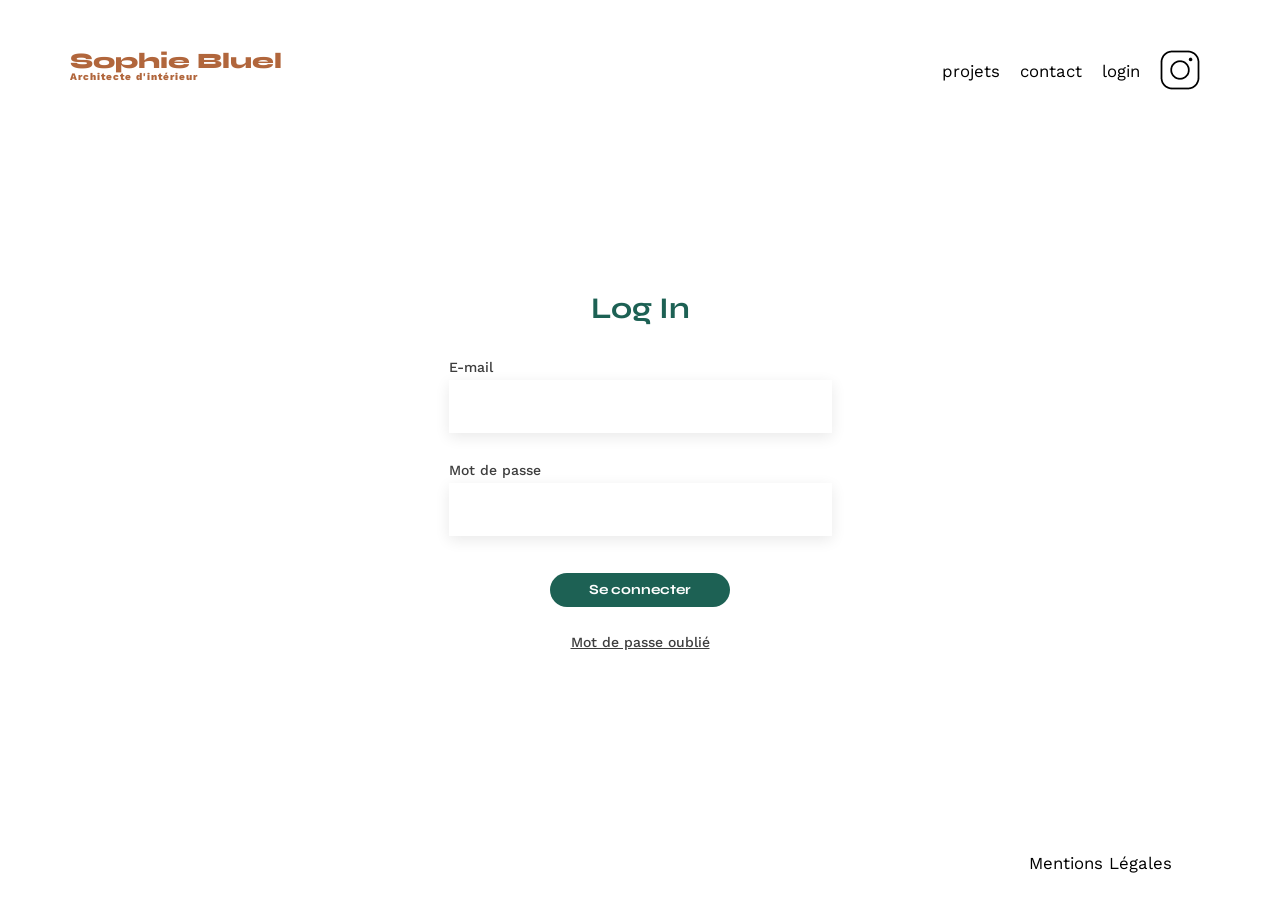
==== FrontEnd/login.html @ b807de7c "feat: integrate login page markup and styles, refs #3" ====
<!doctype html>
<html lang="fr">
  <head>
    <meta charset="UTF-8" />
    <title>Sophie Bluel - Connexion</title>
    <meta name="viewport" content="width=device-width, initial-scale=1.0" />
    <link rel="preconnect" href="https://fonts.googleapis.com" />
    <link rel="preconnect" href="https://fonts.gstatic.com" crossorigin />
    <link
      href="https://fonts.googleapis.com/css2?family=Syne:wght@700;800&family=Work+Sans&display=swap"
      rel="stylesheet"
    />
    <meta name="description" content="" />
    <link rel="stylesheet" href="./assets/style.css" />
  </head>
  <body class="login-page">
    <header>
      <h1>Sophie Bluel <span>Architecte d'intérieur</span></h1>
      <nav>
        <ul>
          <li>projets</li>
          <li>contact</li>
          <li><a href="./login.html">login</a></li>
          <li><img src="./assets/icons/instagram.png" alt="Instagram" /></li>
        </ul>
      </nav>
    </header>
    <main>
      <section id="login" class="login">
        <h2>Log In</h2>
        <form id="login-form">
          <div class="form-group">
            <label for="email">E-mail</label>
            <input
              type="email"
              name="email"
              id="email"
              autocomplete="username"
            />
          </div>
          <div class="form-group">
            <label for="password">Mot de passe</label>
            <input
              type="password"
              name="password"
              id="password"
              autocomplete="current-password"
            />
          </div>
          <p class="login-error" id="login-error"></p>
          <input type="submit" value="Se connecter" />
        </form>
        <a href="#" class="forgot-password">Mot de passe oublié</a>
      </section>
    </main>
    <footer>
      <nav>
        <ul>
          <li>Mentions Légales</li>
        </ul>
      </nav>
    </footer>
    <script type="module" src="./js/login.js"></script>
  </body>
</html>
---- FrontEnd/assets/style.css ----
/* http://meyerweb.com/eric/tools/css/reset/
   v2.0 | 20110126
   License: none (public domain)
*/

html,
body,
div,
span,
applet,
object,
iframe,
h1,
h2,
h3,
h4,
h5,
h6,
p,
blockquote,
pre,
a,
abbr,
acronym,
address,
big,
cite,
code,
del,
dfn,
em,
img,
ins,
kbd,
q,
s,
samp,
small,
strike,
strong,
sub,
sup,
tt,
var,
b,
u,
i,
center,
dl,
dt,
dd,
ol,
ul,
li,
fieldset,
form,
label,
legend,
table,
caption,
tbody,
tfoot,
thead,
tr,
th,
td,
article,
aside,
canvas,
details,
embed,
figure,
figcaption,
footer,
header,
hgroup,
menu,
nav,
output,
ruby,
section,
summary,
time,
mark,
audio,
video {
  margin: 0;
  padding: 0;
  border: 0;
  font-size: 100%;
  font: inherit;
  vertical-align: baseline;
}
/* HTML5 display-role reset for older browsers */
article,
aside,
details,
figcaption,
figure,
footer,
header,
hgroup,
menu,
nav,
section {
  display: block;
}
body {
  line-height: 1;
}
ol,
ul {
  list-style: none;
}
blockquote,
q {
  quotes: none;
}
blockquote:before,
blockquote:after,
q:before,
q:after {
  content: "";
  content: none;
}
table {
  border-collapse: collapse;
  border-spacing: 0;
}
/** end reset css**/
body {
  max-width: 1140px;
  margin: auto;
  font-family: "Work Sans";
  font-size: 14px;
}
header {
  display: flex;
  justify-content: space-between;
  margin: 50px 0;
}
section {
  margin: 50px 0;
}

h1 {
  display: flex;
  flex-direction: column;
  font-family: "Syne";
  font-size: 22px;
  font-weight: 800;
  color: #b1663c;
}

h1 > span {
  font-family: "Work Sans";
  font-size: 10px;
  letter-spacing: 0.1em;
}

h2 {
  font-family: "Syne";
  font-weight: 700;
  font-size: 30px;
  color: #1d6154;
}
nav ul {
  display: flex;
  align-items: center;
  list-style-type: none;
}
nav li {
  padding: 0 10px;
  font-size: 1.2em;
}
nav a {
  color: inherit;
  text-decoration: none;
}

li:hover {
  color: #b1663c;
}
#introduction {
  display: flex;
  align-items: center;
}
#introduction figure {
  flex: 1;
}
#introduction img {
  display: block;
  margin: auto;
  width: 80%;
}

#introduction article {
  flex: 1;
}
#introduction h2 {
  margin-bottom: 1em;
}

#introduction p {
  margin-bottom: 0.5em;
}
#portfolio h2 {
  text-align: center;
  margin-bottom: 1em;
}

.filters {
  width: 100%;
  display: flex;
  justify-content: center;
  align-items: center;
  gap: 0.625rem;
  margin: 3.125rem 0;
}

.filter-btn {
  font-family: "Syne";
  font-weight: 700;
  font-size: 1rem;
  line-height: 1;
  letter-spacing: 0;
  text-align: center;
  color: #1d6154;
  background-color: white;
  border: 1px solid #1d6154;
  border-radius: 3.75rem;
  min-width: 6.25rem;
  padding: 0.625rem 1.5rem;
  cursor: pointer;
}

.filter-btn:hover {
  color: white;
  background-color: #0e2f28;
  border-color: #0e2f28;
}

.filter-btn.active {
  color: white;
  background-color: #1d6154;
}

.gallery {
  width: 100%;
  display: grid;
  grid-template-columns: 1fr 1fr 1fr;
  grid-column-gap: 20px;
  grid-row-gap: 20px;
}

.gallery img {
  width: 100%;
}
#contact {
  width: 50%;
  margin: auto;
}
#contact > * {
  text-align: center;
}
#contact h2 {
  margin-bottom: 20px;
}
#contact form {
  text-align: left;
  margin-top: 30px;
  display: flex;
  flex-direction: column;
}

#contact input {
  height: 50px;
  font-size: 1.2em;
  border: none;
  box-shadow: 0px 4px 14px rgba(0, 0, 0, 0.09);
}
#contact label {
  margin: 2em 0 1em 0;
}
#contact textarea {
  border: none;
  box-shadow: 0px 4px 14px rgba(0, 0, 0, 0.09);
}

input[type="submit"] {
  font-family: "Syne";
  font-weight: 700;
  color: white;
  background-color: #1d6154;
  margin: 2em auto;
  width: 180px;
  text-align: center;
  border-radius: 60px;
}

footer nav ul {
  display: flex;
  justify-content: flex-end;
  margin: 2em;
}

/* Login page */
.login-page {
  min-height: 100vh;
  display: flex;
  flex-direction: column;
}

.login-page main {
  flex: 1;
}

.login {
  margin-top: 9.375rem;
  text-align: center;
}

.login h2 {
  margin-bottom: 2.3125rem;
}

.login form {
  display: inline-flex;
  flex-direction: column;
  text-align: left;
}

.form-group {
  display: flex;
  flex-direction: column;
  margin-bottom: 1.875rem;
}

.form-group:last-of-type {
  margin-bottom: 0;
}

.login label {
  font-family: "Work Sans";
  font-weight: 500;
  font-size: 0.875rem;
  line-height: 1;
  color: #3d3d3d;
  margin-bottom: 0.375rem;
}

.login input {
  width: 23.6875rem;
  height: 3.1875rem;
  border: none;
  background-color: #ffffff;
  box-shadow: 0px 4px 14px 0px rgba(0, 0, 0, 0.09);
}

.login-error {
  display: none;
  color: #b92b27;
  font-size: 0.875rem;
  margin-top: 0.625rem;
}

.login input[type="submit"] {
  align-self: center;
  width: auto;
  height: auto;
  margin: 2.3125rem 0 0;
  padding: 0.625rem 2.4375rem;
  border-radius: 3.75rem;
  background-color: #1d6154;
  box-shadow: none;
  font-family: "Syne";
  font-weight: 700;
  font-size: 0.875rem;
  line-height: 1;
  text-align: center;
  color: #ffffff;
  cursor: pointer;
}

.forgot-password {
  display: block;
  margin-top: 1.75rem;
  font-family: "Work Sans";
  font-weight: 500;
  font-size: 0.875rem;
  line-height: 1;
  text-decoration: underline;
  color: #3d3d3d;
}
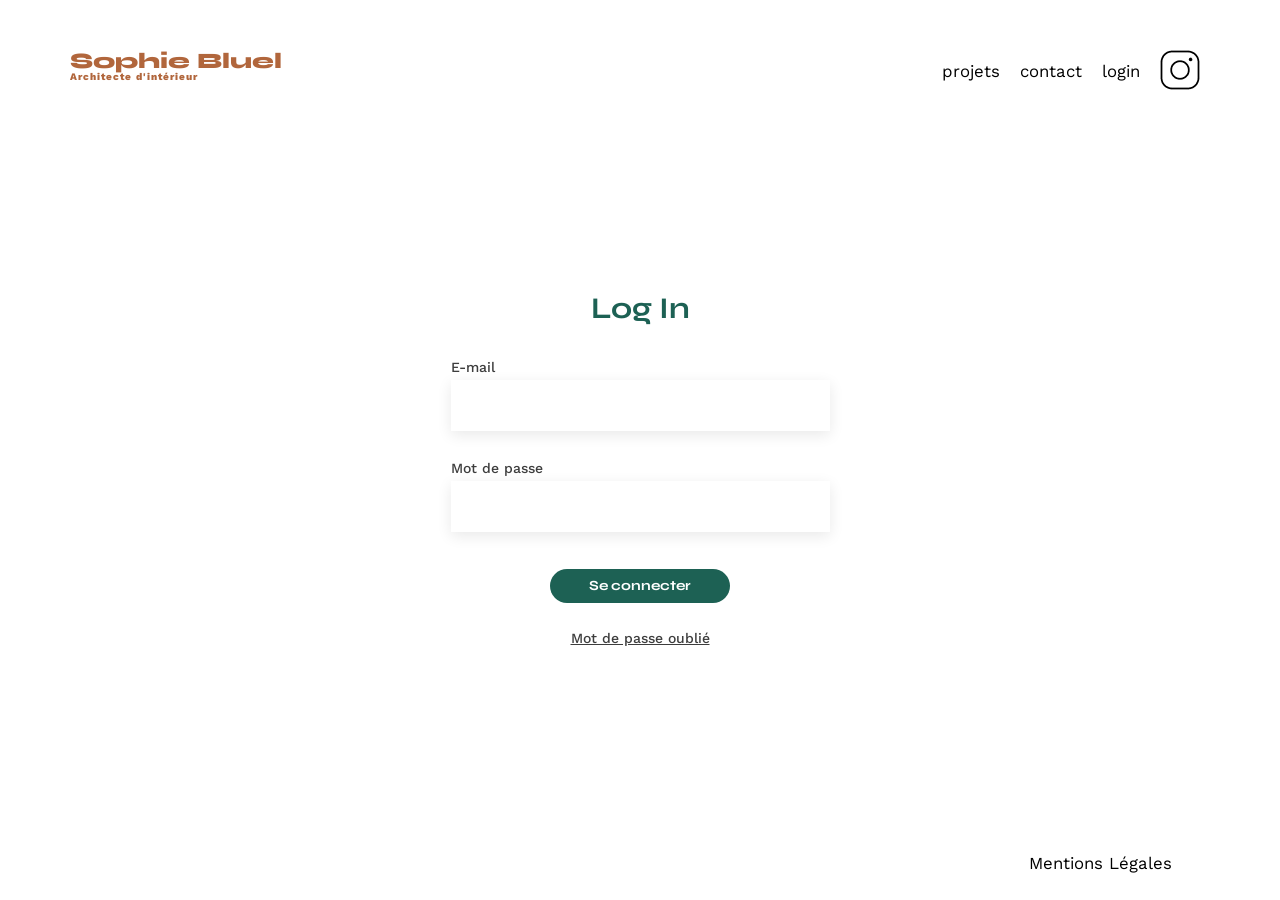
==== commit f3da326f: "refactor: split login and modal styles into dedicated CSS files" ====
--- a/FrontEnd/login.html
+++ b/FrontEnd/login.html
@@ -12,6 +12,7 @@
     />
     <meta name="description" content="" />
     <link rel="stylesheet" href="./assets/style.css" />
+    <link rel="stylesheet" href="./assets/login.css" />
   </head>
   <body class="login-page">
     <header>
--- a/FrontEnd/assets/style.css
+++ b/FrontEnd/assets/style.css
@@ -184,6 +184,7 @@
 #introduction {
   display: flex;
   align-items: center;
+  margin: 8.75rem 0;
 }
 #introduction figure {
   flex: 1;
@@ -206,7 +207,6 @@
 }
 #portfolio h2 {
   text-align: center;
-  margin-bottom: 1em;
 }
 
 .filters {
@@ -304,91 +304,72 @@
   margin: 2em;
 }
 
-/* Login page */
-.login-page {
-  min-height: 100vh;
-  display: flex;
-  flex-direction: column;
-}
-
-.login-page main {
-  flex: 1;
-}
-
-.login {
-  margin-top: 9.375rem;
-  text-align: center;
-}
-
-.login h2 {
-  margin-bottom: 2.3125rem;
-}
-
-.login form {
-  display: inline-flex;
-  flex-direction: column;
-  text-align: left;
-}
-
-.form-group {
-  display: flex;
-  flex-direction: column;
-  margin-bottom: 1.875rem;
-}
-
-.form-group:last-of-type {
-  margin-bottom: 0;
-}
-
-.login label {
+/* Homepage - Admin mode (visible after login) */
+
+.hidden {
+  display: none !important;
+}
+
+.admin-banner {
+  width: 100vw;
+  height: 3.6875rem;
+  position: relative;
+  left: 50%;
+  margin-left: -50vw;
+  background-color: #000000;
+  display: flex;
+  justify-content: center;
+  align-items: center;
+  gap: 0.75rem;
+}
+
+.admin-banner p {
   font-family: "Work Sans";
-  font-weight: 500;
+  font-weight: 400;
+  font-size: 1rem;
+  line-height: 1;
+  text-align: center;
+  color: #ffffff;
+}
+
+.edit-icon {
+  width: 0.975rem;
+  height: 0.975rem;
+}
+
+.edit-icon path {
+  fill: currentColor;
+}
+
+.admin-banner .edit-icon {
+  color: #ffffff;
+}
+
+.portfolio-heading {
+  display: flex;
+  justify-content: center;
+  align-items: center;
+  gap: 1.9375rem;
+  margin-bottom: 1em;
+}
+
+.edit-link {
+  display: flex;
+  align-items: center;
+  gap: 0.75rem;
+  text-decoration: none;
+  font-family: "Work Sans";
+  font-weight: 400;
   font-size: 0.875rem;
   line-height: 1;
-  color: #3d3d3d;
-  margin-bottom: 0.375rem;
-}
-
-.login input {
-  width: 23.6875rem;
-  height: 3.1875rem;
-  border: none;
-  background-color: #ffffff;
-  box-shadow: 0px 4px 14px 0px rgba(0, 0, 0, 0.09);
-}
-
-.login-error {
-  display: none;
-  color: #b92b27;
-  font-size: 0.875rem;
-  margin-top: 0.625rem;
-}
-
-.login input[type="submit"] {
-  align-self: center;
-  width: auto;
-  height: auto;
-  margin: 2.3125rem 0 0;
-  padding: 0.625rem 2.4375rem;
-  border-radius: 3.75rem;
-  background-color: #1d6154;
-  box-shadow: none;
-  font-family: "Syne";
-  font-weight: 700;
-  font-size: 0.875rem;
-  line-height: 1;
-  text-align: center;
-  color: #ffffff;
-  cursor: pointer;
-}
-
-.forgot-password {
-  display: block;
-  margin-top: 1.75rem;
-  font-family: "Work Sans";
-  font-weight: 500;
-  font-size: 0.875rem;
-  line-height: 1;
-  text-decoration: underline;
-  color: #3d3d3d;
-}
+  text-align: center;
+  color: #000000;
+}
+
+.edit-link:hover {
+  color: #b1663c;
+}
+
+.filters.hidden + .gallery {
+  margin-top: 4.875rem;
+}
--- a/FrontEnd/assets/login.css
+++ b/FrontEnd/assets/login.css
@@ -0,0 +1,92 @@
+.login {
+  margin-top: 9.375rem;
+  text-align: center;
+}
+
+.login h2 {
+  margin-bottom: 2.3125rem;
+}
+
+.login form {
+  display: inline-flex;
+  flex-direction: column;
+  text-align: left;
+}
+
+.form-group {
+  display: flex;
+  flex-direction: column;
+  margin-bottom: 1.875rem;
+}
+
+.form-group:last-of-type {
+  margin-bottom: 0;
+}
+
+.login label {
+  font-family: "Work Sans";
+  font-weight: 500;
+  font-size: 0.875rem;
+  line-height: 1;
+  color: #3d3d3d;
+  margin-bottom: 0.375rem;
+}
+
+.login input {
+  width: 23.6875rem;
+  height: 3.1875rem;
+  box-sizing: border-box;
+  border: none;
+  padding: 1.125rem 1rem;
+  background-color: #ffffff;
+  box-shadow: 0px 4px 14px 0px rgba(0, 0, 0, 0.09);
+  font-family: "Work Sans";
+  font-size: 0.875rem;
+  color: #444444;
+}
+
+.login-error {
+  display: none;
+  color: #b92b27;
+  font-size: 0.875rem;
+  margin-top: 0.625rem;
+}
+
+.login input[type="submit"] {
+  align-self: center;
+  width: auto;
+  height: auto;
+  margin: 2.3125rem 0 0;
+  padding: 0.625rem 2.4375rem;
+  border-radius: 3.75rem;
+  background-color: #1d6154;
+  box-shadow: none;
+  font-family: "Syne";
+  font-weight: 700;
+  font-size: 0.875rem;
+  line-height: 1;
+  text-align: center;
+  color: #ffffff;
+  cursor: pointer;
+}
+
+.forgot-password {
+  display: block;
+  margin-top: 1.75rem;
+  font-family: "Work Sans";
+  font-weight: 500;
+  font-size: 0.875rem;
+  line-height: 1;
+  text-decoration: underline;
+  color: #3d3d3d;
+}
+
+.login-page {
+  min-height: 100vh;
+  display: flex;
+  flex-direction: column;
+}
+
+.login-page main {
+  flex: 1;
+}
